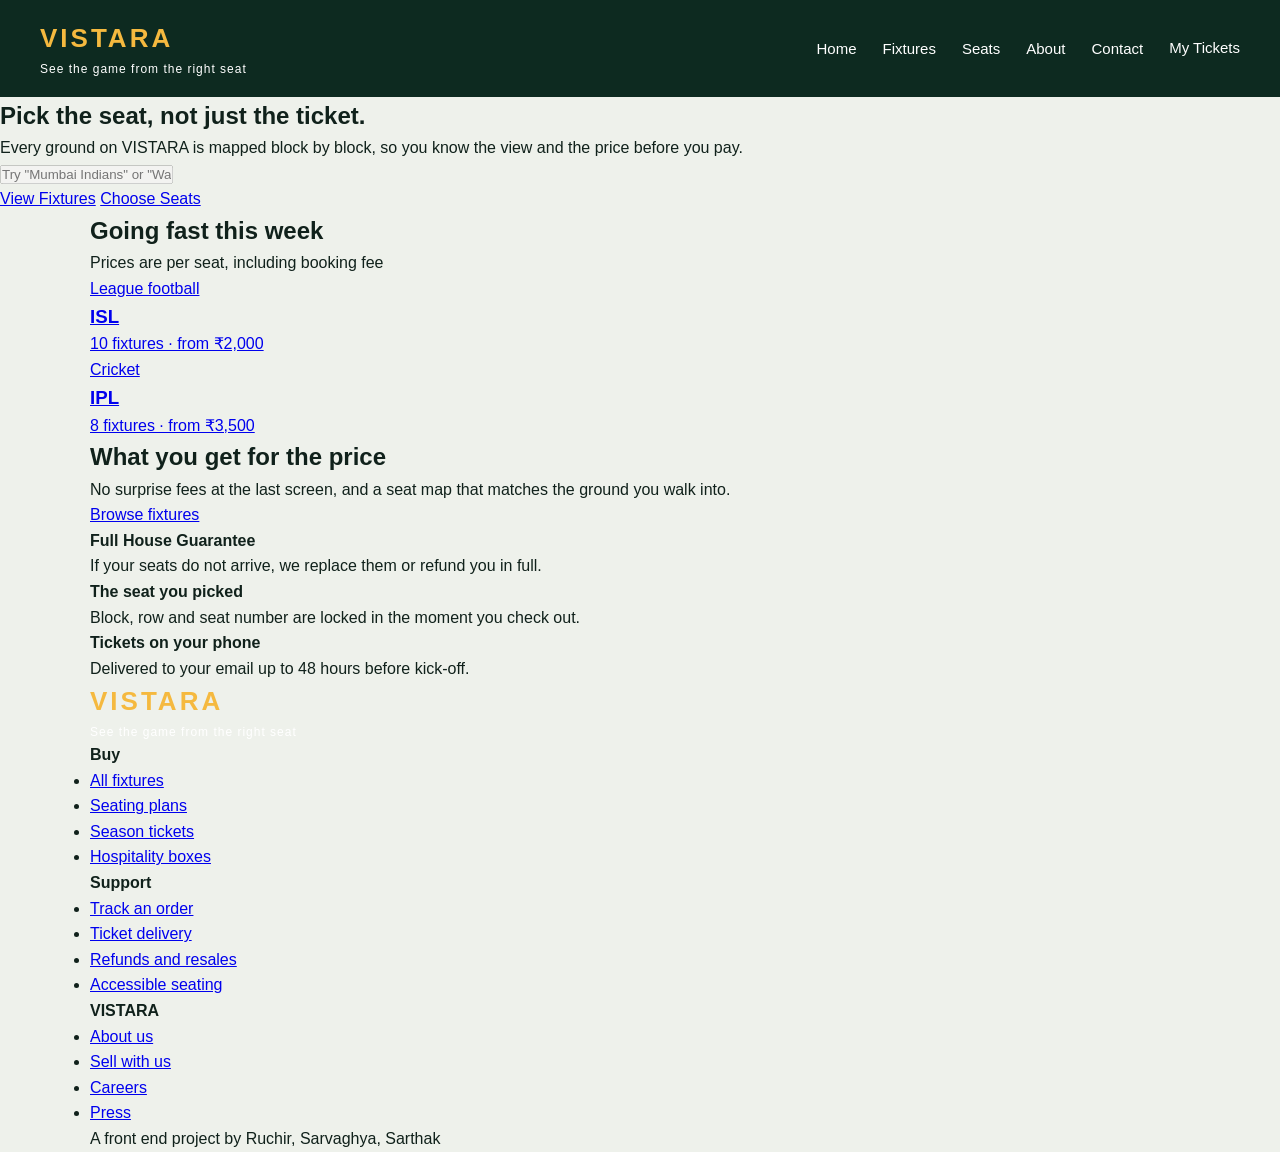
==== index.html @ 84559238 "initial structure — home, fixtures and booking pages complete" ====
<!DOCTYPE html>
<html lang="en">

<head>
  <meta charset="UTF-8">
  <meta name="viewport" content="width=device-width, initial-scale=1.0">
  <title>VISTARA - Home</title>
  <link rel="stylesheet" href="style.css">
</head>

<body>

  <!-- NAVBAR -->
  <nav class="navbar">
    <div>
      <a class="logo" href="index.html">VISTARA</a>
      <p class="tagline">See the game from the right seat</p>
    </div>
    <ul class="nav-links">
      <li><a href="index.html">Home</a></li>
      <li><a href="fixtures.html">Fixtures</a></li>
      <li><a href="seats.html">Seats</a></li>
      <!-- not built yet -->
      <li><a href="#">About</a></li>
      <!-- not built yet -->
      <li><a href="#">Contact</a></li>
      <!-- plain text only, this is not a link -->
      <li class="nav-plain">My Tickets</li>
    </ul>
  </nav>

  <!-- HERO SECTION -->
  <section class="hero">
    <div class="hero-overlay">
      <h1>Pick the seat, not just the ticket.</h1>
      <p>
        Every ground on VISTARA is mapped block by block, so you know the view
        and the price before you pay.
      </p>

      <!-- this search box is display only - the user cannot type in it -->
      <input class="search-box" type="text"
             placeholder="Try &quot;Mumbai Indians&quot; or &quot;Wankhede Stadium&quot;"
             disabled>

      <div>
        <a class="btn" href="fixtures.html">View Fixtures</a>
        <a class="btn" href="seats.html">Choose Seats</a>
      </div>
    </div>
  </section>

  <!-- COMPETITION TILES -->
  <section class="section container">
    <div class="section-head">
      <h2>Going fast this week</h2>
      <span>Prices are per seat, including booking fee</span>
    </div>

    <div class="tiles">
      <a class="tile tile-blue" href="fixtures.html">
        <p class="kicker">League football</p>
        <h3>ISL</h3>
        <p class="meta">10 fixtures &middot; from &#8377;2,000</p>
      </a>

      <a class="tile tile-red" href="fixtures.html">
        <p class="kicker">Cricket</p>
        <h3>IPL</h3>
        <p class="meta">8 fixtures &middot; from &#8377;3,500</p>
      </a>
    </div>
  </section>

  <!-- PROMISE SECTION -->
  <section class="section container">
    <div class="promise">

      <div class="promise-left">
        <h2>What you get for the price</h2>
        <p>
          No surprise fees at the last screen, and a seat map that matches the
          ground you walk into.
        </p>
        <a class="btn-dark" href="fixtures.html">Browse fixtures</a>
      </div>

      <div class="promise-right">
        <div class="promise-item">
          <h4>Full House Guarantee</h4>
          <p>If your seats do not arrive, we replace them or refund you in full.</p>
        </div>
        <div class="promise-item">
          <h4>The seat you picked</h4>
          <p>Block, row and seat number are locked in the moment you check out.</p>
        </div>
        <div class="promise-item">
          <h4>Tickets on your phone</h4>
          <p>Delivered to your email up to 48 hours before kick-off.</p>
        </div>
      </div>

    </div>
  </section>

  <!-- FOOTER -->
  <footer class="footer">
    <div class="container">

      <div class="footer-cols">

        <div class="footer-col">
          <a class="logo" href="index.html">VISTARA</a>
          <p class="tagline">See the game from the right seat</p>
        </div>

        <div class="footer-col">
          <h4>Buy</h4>
          <ul>
            <!-- none of these footer links open a page -->
            <li><a href="#">All fixtures</a></li>
            <li><a href="#">Seating plans</a></li>
            <li><a href="#">Season tickets</a></li>
            <li><a href="#">Hospitality boxes</a></li>
          </ul>
        </div>

        <div class="footer-col">
          <h4>Support</h4>
          <ul>
            <li><a href="#">Track an order</a></li>
            <li><a href="#">Ticket delivery</a></li>
            <li><a href="#">Refunds and resales</a></li>
            <li><a href="#">Accessible seating</a></li>
          </ul>
        </div>

        <div class="footer-col">
          <h4>VISTARA</h4>
          <ul>
            <li><a href="#">About us</a></li>
            <li><a href="#">Sell with us</a></li>
            <li><a href="#">Careers</a></li>
            <li><a href="#">Press</a></li>
          </ul>
        </div>

      </div>

      <p class="footer-bottom">
        A front end project by Ruchir, Sarvaghya, Sarthak
      </p>

    </div>
  </footer>

</body>

</html>
---- style.css ----
/* ==========================================================
   VISTARA - STYLESHEET
   Plain HTML and CSS only. No frameworks. No JavaScript.

   THE COLOURS WE USE
   #0D2A20   dark green
   #F5B93F   amber
   #EEF1EB   light background
   #FFFFFF   white
   #10211B   dark text
   #1B3A6B   dark blue (ISL tile)
   #7A1E3C   dark red (IPL tile)
   #B9BFB8   grey (sold seats)
   ========================================================== */


/* ==========================================================
   PAGE BASICS
   ========================================================== */

* {
  margin: 0;
  padding: 0;
  box-sizing: border-box;
}

body {
  font-family: Arial, sans-serif;
  /* light background */
  background-color: #EEF1EB;
  /* dark text */
  color: #10211B;
  line-height: 1.6;
}

/* keeps the content in the middle of the page */
.container {
  width: 90%;
  max-width: 1100px;
  margin: 0 auto;
}


/* ==========================================================
   NAVBAR
   ========================================================== */

.navbar {
  /* dark green background */
  background-color: #0D2A20;
  padding: 18px 40px;
  display: flex;
  justify-content: space-between;
  align-items: center;
}

.logo {
  /* amber logo text */
  color: #F5B93F;
  font-size: 26px;
  font-weight: bold;
  letter-spacing: 3px;
  text-decoration: none;
}

.tagline {
  /* white small text under the logo */
  color: #FFFFFF;
  font-size: 12px;
  letter-spacing: 1px;
}

.nav-links {
  list-style: none;
  display: flex;
  gap: 26px;
}

.nav-links a {
  /* white link text */
  color: #FFFFFF;
  text-decoration: none;
  font-size: 15px;
}

/* My Tickets is plain text, not a link */
.nav-plain {
  /* white text */
  color: #FFFFFF;
  font-size: 15px;
}
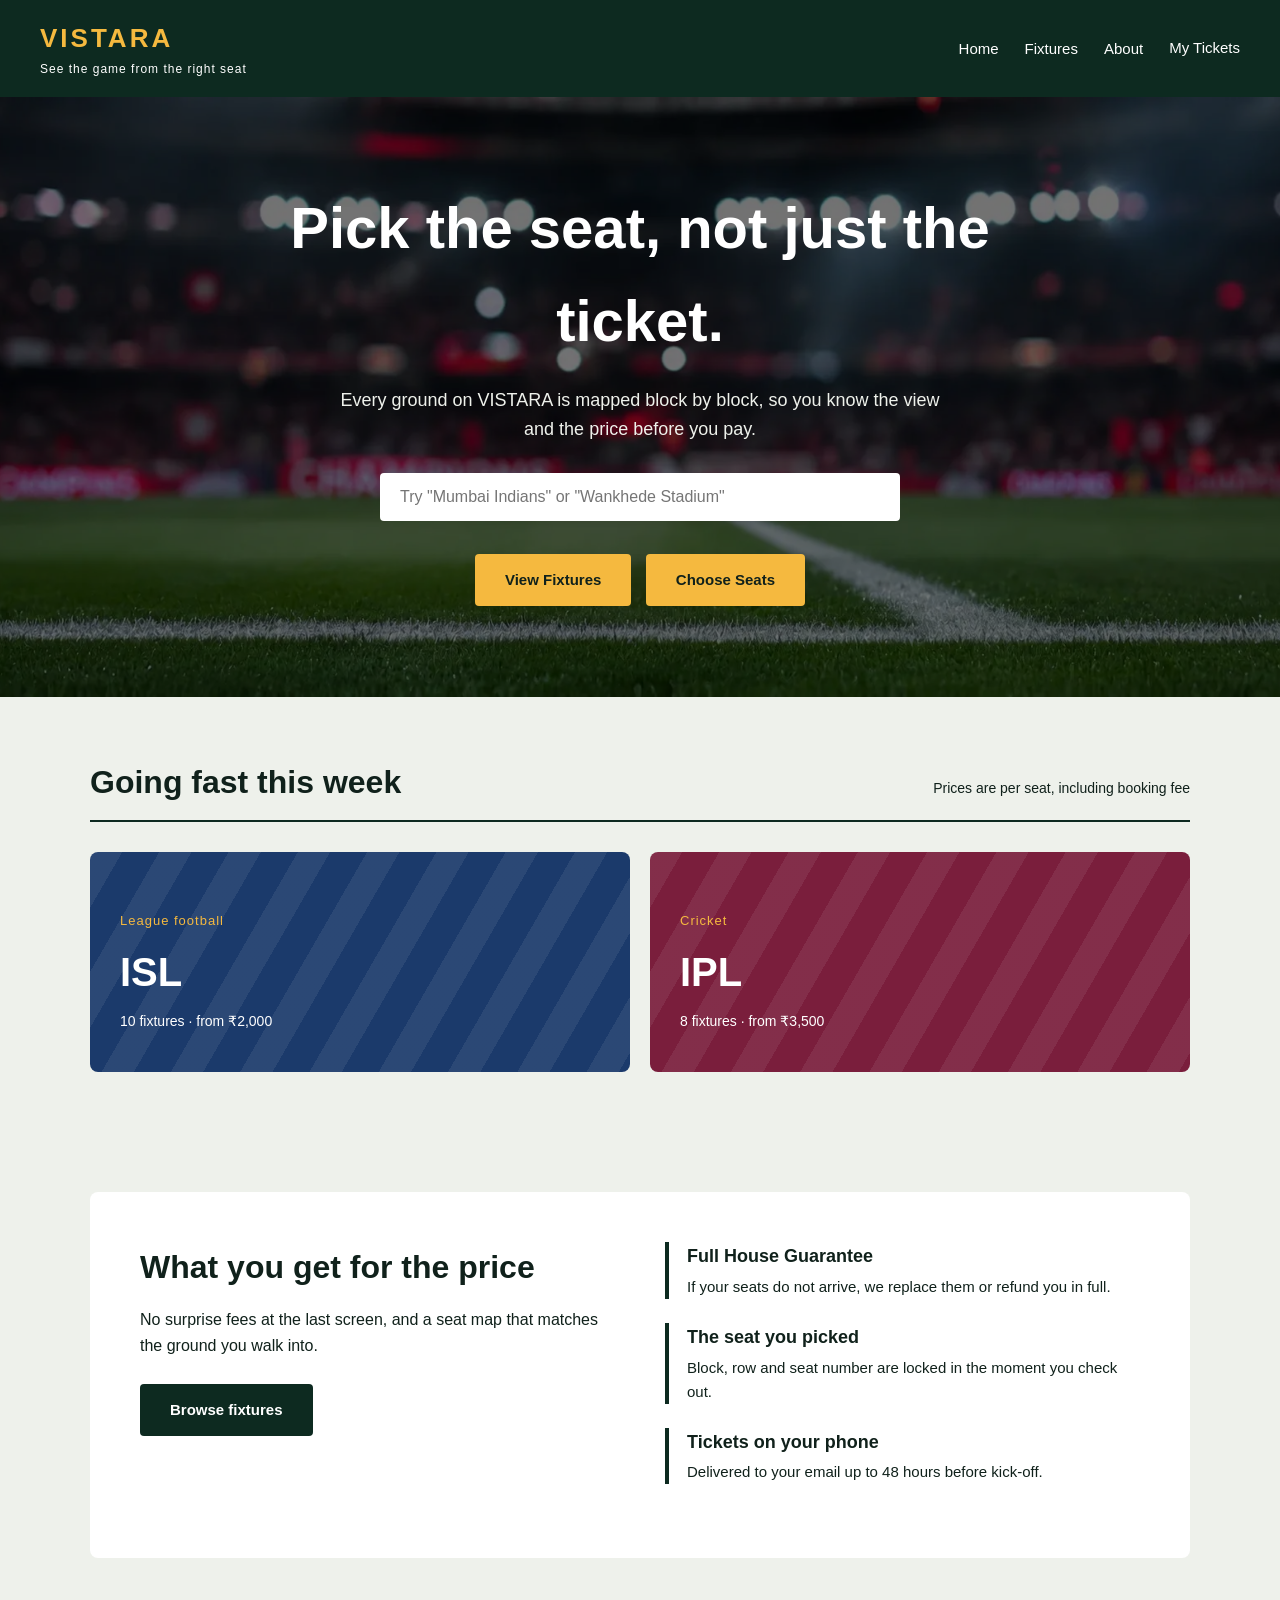
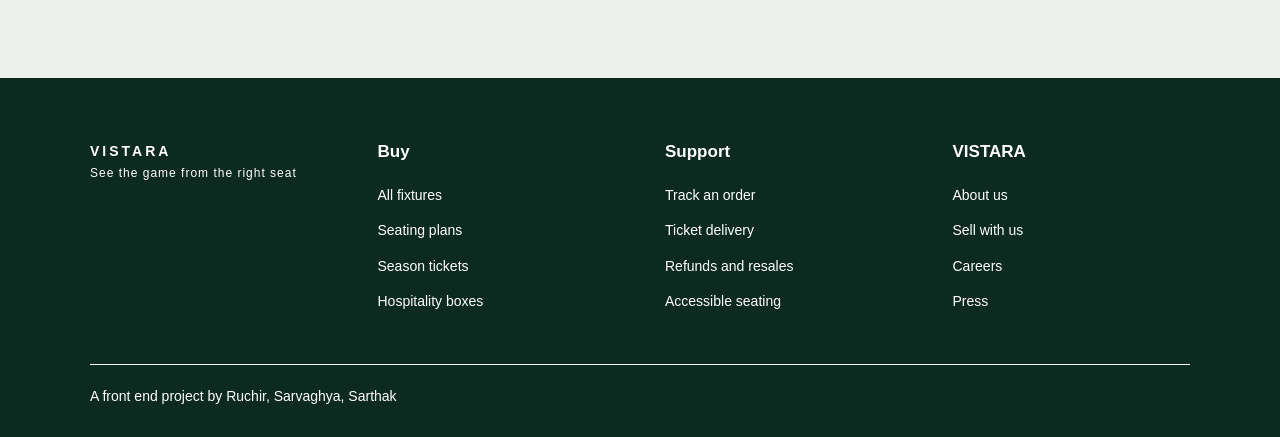
==== commit 58c1831c: "added hero background image and JLN Stadium seating plan" ====
--- a/index.html
+++ b/index.html
@@ -19,11 +19,8 @@
     <ul class="nav-links">
       <li><a href="index.html">Home</a></li>
       <li><a href="fixtures.html">Fixtures</a></li>
-      <li><a href="seats.html">Seats</a></li>
       <!-- not built yet -->
       <li><a href="#">About</a></li>
-      <!-- not built yet -->
-      <li><a href="#">Contact</a></li>
       <!-- plain text only, this is not a link -->
       <li class="nav-plain">My Tickets</li>
     </ul>
@@ -31,6 +28,7 @@
 
   <!-- HERO SECTION -->
   <section class="hero">
+    <img src="hero.jpg" alt="Stadium">
     <div class="hero-overlay">
       <h1>Pick the seat, not just the ticket.</h1>
       <p>
@@ -39,9 +37,8 @@
       </p>
 
       <!-- this search box is display only - the user cannot type in it -->
-      <input class="search-box" type="text"
-             placeholder="Try &quot;Mumbai Indians&quot; or &quot;Wankhede Stadium&quot;"
-             disabled>
+      <input class="search-box" type="text" placeholder="Try &quot;Mumbai Indians&quot; or &quot;Wankhede Stadium&quot;"
+        disabled>
 
       <div>
         <a class="btn" href="fixtures.html">View Fixtures</a>
@@ -156,4 +153,4 @@
 
 </body>
 
-</html>
+</html>
--- a/style.css
+++ b/style.css
@@ -88,4 +88,1054 @@
   /* white text */
   color: #FFFFFF;
   font-size: 15px;
+}
+
+
+/* ==========================================================
+   HERO SECTION
+   The background photo sits behind a dark layer so the
+   white writing on top stays easy to read.
+   ========================================================== */
+
+.hero {
+  /* dark green shows if the photo is missing */
+  background-color: #0D2A20;
+  min-height: 600px;
+  display: flex;
+  align-items: center;
+  justify-content: center;
+}
+
+/* position the hero so the image can sit behind the overlay */
+.hero {
+  position: relative;
+}
+
+/* the stadium photo fills the whole hero area */
+.hero img {
+  position: absolute;
+  top: 0;
+  left: 0;
+  width: 100%;
+  height: 100%;
+  object-fit: cover;
+  object-position: center 30%;
+  z-index: 0;
+}
+
+/* push the text and buttons above the photo */
+.hero-overlay {
+  position: relative;
+  z-index: 1;
+}
+
+/* the dark layer on top of the photo */
+.hero-overlay {
+  background-color: rgba(0, 0, 0, 0.55);
+  width: 100%;
+  min-height: 600px;
+  display: flex;
+  flex-direction: column;
+  align-items: center;
+  justify-content: center;
+  text-align: center;
+  padding: 60px 20px;
+}
+
+.hero-overlay h1 {
+  /* white heading */
+  color: #FFFFFF;
+  font-size: 58px;
+  max-width: 800px;
+  margin-bottom: 18px;
+}
+
+.hero-overlay p {
+  /* light background colour used as soft text on dark green */
+  color: #EEF1EB;
+  font-size: 18px;
+  max-width: 620px;
+  margin-bottom: 30px;
+}
+
+
+/* ==========================================================
+   SEARCH BOX (display only - it does not work)
+   ========================================================== */
+
+.search-box {
+  width: 100%;
+  max-width: 520px;
+  padding: 15px 20px;
+  border: none;
+  border-radius: 4px;
+  font-size: 16px;
+  font-family: Arial, sans-serif;
+  /* white box */
+  background-color: #FFFFFF;
+  /* dark text */
+  color: #10211B;
+  margin-bottom: 28px;
+}
+
+
+/* ==========================================================
+   BUTTONS
+   This is the ONLY hover effect on the whole website.
+   ========================================================== */
+
+.btn {
+  display: inline-block;
+  /* amber button background */
+  background-color: #F5B93F;
+  /* dark text on the amber button */
+  color: #10211B;
+  padding: 14px 30px;
+  margin: 5px;
+  border-radius: 4px;
+  font-size: 15px;
+  font-weight: bold;
+  text-decoration: none;
+}
+
+.btn:hover {
+  /* white background while the mouse is over the button */
+  background-color: #FFFFFF;
+}
+
+/* the dark green button used in the promise section */
+.btn-dark {
+  display: inline-block;
+  /* dark green button background */
+  background-color: #0D2A20;
+  /* white text */
+  color: #FFFFFF;
+  padding: 14px 30px;
+  border-radius: 4px;
+  font-size: 15px;
+  font-weight: bold;
+  text-decoration: none;
+}
+
+.btn-dark:hover {
+  /* amber background while the mouse is over the button */
+  background-color: #F5B93F;
+  /* dark text */
+  color: #10211B;
+}
+
+
+/* ==========================================================
+   SECTION HEADINGS
+   ========================================================== */
+
+.section {
+  padding: 60px 0;
+}
+
+.section-head {
+  display: flex;
+  justify-content: space-between;
+  align-items: baseline;
+  /* dark green line under the heading */
+  border-bottom: 2px solid #0D2A20;
+  padding-bottom: 12px;
+  margin-bottom: 30px;
+}
+
+.section-head h2 {
+  font-size: 32px;
+}
+
+.section-head span {
+  font-size: 14px;
+}
+
+
+/* ==========================================================
+   COMPETITION TILES
+   ========================================================== */
+
+.tiles {
+  display: flex;
+  gap: 20px;
+}
+
+.tile {
+  flex: 1;
+  padding: 40px 30px;
+  border-radius: 8px;
+  text-decoration: none;
+  min-height: 220px;
+  display: flex;
+  flex-direction: column;
+  justify-content: flex-end;
+}
+
+/* the ISL tile */
+.tile-blue {
+  /* dark blue background with diagonal stripes on top */
+  background-color: #1B3A6B;
+  background-image: repeating-linear-gradient(120deg,
+      rgba(255, 255, 255, 0.07) 0px,
+      rgba(255, 255, 255, 0.07) 28px,
+      rgba(255, 255, 255, 0) 28px,
+      rgba(255, 255, 255, 0) 60px);
+}
+
+/* the IPL tile */
+.tile-red {
+  /* dark red background with diagonal stripes on top */
+  background-color: #7A1E3C;
+  background-image: repeating-linear-gradient(120deg,
+      rgba(255, 255, 255, 0.07) 0px,
+      rgba(255, 255, 255, 0.07) 28px,
+      rgba(255, 255, 255, 0) 28px,
+      rgba(255, 255, 255, 0) 60px);
+}
+
+.tile .kicker {
+  /* amber small text */
+  color: #F5B93F;
+  font-size: 13px;
+  letter-spacing: 1px;
+  margin-bottom: 8px;
+}
+
+.tile h3 {
+  /* white big text */
+  color: #FFFFFF;
+  font-size: 40px;
+  margin-bottom: 6px;
+}
+
+.tile .meta {
+  /* white small text */
+  color: #FFFFFF;
+  font-size: 14px;
+}
+
+
+/* ==========================================================
+   PROMISE SECTION
+   ========================================================== */
+
+.promise {
+  /* white card background */
+  background-color: #FFFFFF;
+  padding: 50px;
+  border-radius: 8px;
+  display: flex;
+  gap: 50px;
+}
+
+.promise-left {
+  flex: 1;
+}
+
+.promise-left h2 {
+  font-size: 32px;
+  margin-bottom: 14px;
+}
+
+.promise-left p {
+  margin-bottom: 26px;
+}
+
+.promise-right {
+  flex: 1;
+}
+
+.promise-item {
+  /* dark green line on the left of each point */
+  border-left: 4px solid #0D2A20;
+  padding-left: 18px;
+  margin-bottom: 24px;
+}
+
+.promise-item h4 {
+  font-size: 18px;
+  margin-bottom: 4px;
+}
+
+.promise-item p {
+  font-size: 15px;
+}
+
+
+/* ==========================================================
+   FIXTURES TABLE
+   ========================================================== */
+
+table {
+  width: 100%;
+  border-collapse: collapse;
+  /* white table background */
+  background-color: #FFFFFF;
+  margin-bottom: 40px;
+}
+
+th {
+  /* dark green header row */
+  background-color: #0D2A20;
+  /* white header text */
+  color: #FFFFFF;
+  text-align: left;
+  padding: 14px;
+}
+
+td {
+  padding: 14px;
+  /* light line between the rows */
+  border-bottom: 1px solid #EEF1EB;
+}
+
+/* the small Book button inside the table */
+.btn-small {
+  display: inline-block;
+  /* amber background */
+  background-color: #F5B93F;
+  /* dark text */
+  color: #10211B;
+  padding: 8px 18px;
+  border-radius: 4px;
+  font-size: 14px;
+  font-weight: bold;
+  text-decoration: none;
+}
+
+.btn-small:hover {
+  /* dark green background while the mouse is over it */
+  background-color: #0D2A20;
+  /* white text */
+  color: #FFFFFF;
+}
+
+
+/* ==========================================================
+   SEAT MAP
+   ========================================================== */
+
+.seat-row {
+  display: flex;
+  align-items: center;
+  gap: 8px;
+  margin-bottom: 8px;
+}
+
+.row-label {
+  width: 26px;
+  font-weight: bold;
+}
+
+/* every seat is the same size and shape */
+.seat-row label,
+.seat-row .sold {
+  display: inline-block;
+  width: 52px;
+  padding: 11px 0;
+  text-align: center;
+  border-radius: 4px;
+  font-size: 13px;
+}
+
+/* a seat you are allowed to pick */
+.seat-row label {
+  /* dark green available seat */
+  background-color: #0D2A20;
+  /* white seat text */
+  color: #FFFFFF;
+  cursor: pointer;
+}
+
+/* a seat somebody else already bought */
+.sold {
+  /* grey sold seat */
+  background-color: #B9BFB8;
+  /* dark text */
+  color: #10211B;
+}
+
+
+/* ==========================================================
+   SELECTED SEAT TRICK
+
+   The checkbox itself is hidden. When the checkbox is ticked,
+   the label sitting right next to it turns amber. That is how
+   we show a picked seat without writing any JavaScript.
+   ========================================================== */
+
+input[type="checkbox"] {
+  display: none;
+}
+
+input:checked+label {
+  /* amber - this seat is your pick */
+  background-color: #F5B93F;
+  /* dark text */
+  color: #10211B;
+}
+
+
+/* ==========================================================
+   PRICE LEGEND (seats page)
+   ========================================================== */
+
+.legend {
+  display: flex;
+  gap: 30px;
+  margin-top: 30px;
+  font-size: 14px;
+}
+
+.legend div {
+  display: flex;
+  align-items: center;
+  gap: 8px;
+}
+
+.box {
+  display: inline-block;
+  width: 20px;
+  height: 20px;
+  border-radius: 4px;
+}
+
+/* available seat colour sample */
+.box-green {
+  background-color: #0D2A20;
+}
+
+/* picked seat colour sample */
+.box-amber {
+  background-color: #F5B93F;
+}
+
+/* sold seat colour sample */
+.box-grey {
+  background-color: #B9BFB8;
+}
+
+
+/* ==========================================================
+   FOOTER
+   ========================================================== */
+
+.footer {
+  /* dark green background */
+  background-color: #0D2A20;
+  /* white text */
+  color: #FFFFFF;
+  padding: 60px 0 30px 0;
+  margin-top: 60px;
+}
+
+.footer-cols {
+  display: flex;
+  gap: 50px;
+}
+
+.footer-col {
+  flex: 1;
+}
+
+.footer-col h4 {
+  font-size: 17px;
+  margin-bottom: 16px;
+}
+
+.footer-col ul {
+  list-style: none;
+}
+
+.footer-col li {
+  margin-bottom: 10px;
+}
+
+.footer-col a {
+  /* white link text */
+  color: #FFFFFF;
+  text-decoration: none;
+  font-size: 14px;
+}
+
+.footer-bottom {
+  /* faint line above the last sentence */
+  border-top: 1px solid #FFFFFF;
+  margin-top: 40px;
+  padding-top: 20px;
+  font-size: 14px;
+}
+
+/* BOOKING PAGE */
+
+/* match header at top of booking page */
+.match-header {
+  background-color: #0D2A20;
+  color: #FFFFFF;
+  padding: 40px 0;
+}
+
+.match-header-grid {
+  display: flex;
+  justify-content: space-between;
+  gap: 40px;
+}
+
+.match-league {
+  color: #F5B93F;
+  font-size: 13px;
+  font-weight: bold;
+  margin-bottom: 8px;
+}
+
+.match-title {
+  font-size: 36px;
+  margin-bottom: 16px;
+}
+
+.match-info-table {
+  border-collapse: collapse;
+  margin-bottom: 16px;
+}
+
+.match-info-table td {
+  padding: 4px 16px 4px 0;
+  font-size: 15px;
+}
+
+.info-label {
+  color: rgba(255, 255, 255, 0.6);
+  min-width: 90px;
+}
+
+.match-price {
+  font-size: 28px;
+  font-weight: bold;
+}
+
+.match-price span {
+  font-size: 14px;
+  font-weight: normal;
+  color: rgba(255, 255, 255, 0.7);
+}
+
+.match-checks {
+  list-style: none;
+  padding: 0;
+  margin: 0;
+  display: grid;
+  gap: 14px;
+  align-content: start;
+}
+
+.match-checks li {
+  padding-left: 24px;
+  position: relative;
+  font-size: 15px;
+  color: rgba(255, 255, 255, 0.88);
+}
+
+.match-checks li::before {
+  content: "○";
+  position: absolute;
+  left: 0;
+  color: #F5B93F;
+}
+
+/* step progress bar */
+.step-bar {
+  list-style: none;
+  display: flex;
+  gap: 30px;
+  padding: 20px 0;
+  margin: 0;
+}
+
+.step-bar li {
+  display: flex;
+  align-items: center;
+  gap: 8px;
+  font-size: 15px;
+}
+
+.step-bar span {
+  width: 24px;
+  height: 24px;
+  border-radius: 50%;
+  display: inline-flex;
+  align-items: center;
+  justify-content: center;
+  font-weight: bold;
+  font-size: 13px;
+}
+
+.step-active {
+  font-weight: bold;
+  color: #0D2A20;
+}
+
+.step-active span {
+  background-color: #7A1E3C;
+  color: #FFFFFF;
+}
+
+.step-done {
+  color: #2E7D52;
+}
+
+.step-done span {
+  background-color: #2E7D52;
+  color: #FFFFFF;
+}
+
+.step-inactive {
+  color: #B9BFB8;
+}
+
+.step-inactive span {
+  background-color: #EEF1EB;
+  color: #B9BFB8;
+  border: 1px solid #B9BFB8;
+}
+
+/* booking grid */
+.booking-grid {
+  display: flex;
+  gap: 30px;
+  align-items: flex-start;
+  padding-bottom: 60px;
+}
+
+.block-listings {
+  flex: 1;
+  display: grid;
+  gap: 20px;
+}
+
+/* block card */
+.block-card {
+  background-color: #FFFFFF;
+  border: 1px solid #D3DACF;
+  border-radius: 8px;
+  padding: 24px;
+  display: flex;
+  justify-content: space-between;
+  gap: 20px;
+}
+
+.block-card-left {
+  flex: 1;
+}
+
+.block-card-right {
+  min-width: 160px;
+  text-align: right;
+  display: flex;
+  flex-direction: column;
+  gap: 10px;
+  align-items: flex-end;
+}
+
+.block-card h3 {
+  font-size: 17px;
+  margin-bottom: 4px;
+  display: flex;
+  align-items: center;
+  gap: 8px;
+}
+
+.block-sub {
+  font-size: 13px;
+  color: #4B5B53;
+  margin-bottom: 10px;
+}
+
+.block-facts {
+  list-style: none;
+  padding: 0;
+  margin: 0;
+  font-size: 14px;
+  color: #4B5B53;
+}
+
+.block-facts li::before {
+  content: "— ";
+}
+
+.block-price {
+  font-size: 22px;
+  font-weight: bold;
+  margin: 0;
+}
+
+.block-price span {
+  display: block;
+  font-size: 12px;
+  font-weight: normal;
+  color: #4B5B53;
+}
+
+.block-flag {
+  font-size: 13px;
+  font-weight: bold;
+}
+
+.flag-best {
+  color: #2E7D52;
+}
+
+.flag-last {
+  color: #B3261E;
+}
+
+/* coloured dots for blocks */
+.block-dot {
+  width: 12px;
+  height: 12px;
+  border-radius: 3px;
+  display: inline-block;
+  flex-shrink: 0;
+}
+
+.dot-green {
+  background-color: #2E7D52;
+}
+
+.dot-blue {
+  background-color: #1B3A6B;
+}
+
+.dot-amber {
+  background-color: #F5B93F;
+}
+
+.dot-red {
+  background-color: #7A1E3C;
+}
+
+/* quantity buttons */
+.qty-control {
+  display: flex;
+  align-items: center;
+  gap: 12px;
+  font-size: 18px;
+  font-weight: bold;
+}
+
+.qty-btn {
+  width: 32px;
+  height: 32px;
+  border: 2px solid #0D2A20;
+  border-radius: 4px;
+  background: #FFFFFF;
+  font-size: 18px;
+  cursor: pointer;
+  display: flex;
+  align-items: center;
+  justify-content: center;
+}
+
+.qty-btn:hover {
+  background-color: #0D2A20;
+  color: #FFFFFF;
+}
+
+/* stadium panel */
+.stadium-panel {
+  width: 380px;
+  flex-shrink: 0;
+  background-color: #0D2A20;
+  border-radius: 10px;
+  padding: 20px;
+  color: #FFFFFF;
+  position: sticky;
+  top: 20px;
+}
+
+.stadium-panel-head {
+  margin-bottom: 14px;
+}
+
+.stadium-panel-head h2 {
+  font-size: 20px;
+}
+
+.stadium-panel-head p {
+  font-size: 13px;
+  color: rgba(255, 255, 255, 0.6);
+}
+
+.stadium-img {
+  width: 100%;
+  height: auto;
+  border-radius: 6px;
+  margin-bottom: 14px;
+  display: block;
+  object-fit: contain;
+}
+
+.stadium-legend {
+  display: flex;
+  flex-wrap: wrap;
+  gap: 10px;
+  font-size: 12px;
+  color: rgba(255, 255, 255, 0.8);
+  margin-bottom: 16px;
+}
+
+.stadium-legend span {
+  display: flex;
+  align-items: center;
+  gap: 6px;
+}
+
+.leg-dot {
+  width: 10px;
+  height: 10px;
+  border-radius: 2px;
+  display: inline-block;
+}
+
+.btn-3d {
+  width: 100%;
+  padding: 12px;
+  background-color: transparent;
+  border: 2px solid #F5B93F;
+  color: #F5B93F;
+  border-radius: 6px;
+  font-size: 15px;
+  font-weight: bold;
+  cursor: pointer;
+}
+
+.btn-3d:hover {
+  background-color: #F5B93F;
+  color: #0D2A20;
+}
+
+/* tally bar at bottom of seats page */
+.tally-bar {
+  position: sticky;
+  bottom: 0;
+  background-color: #FFFFFF;
+  border-top: 2px solid #D3DACF;
+  padding: 16px 0;
+  display: flex;
+  align-items: center;
+  gap: 40px;
+  margin-top: 30px;
+}
+
+.tally-item {
+  display: flex;
+  flex-direction: column;
+  gap: 2px;
+}
+
+.tally-item span {
+  font-size: 13px;
+  color: #4B5B53;
+}
+
+.tally-item strong {
+  font-size: 22px;
+  font-weight: bold;
+}
+
+.tally-btn {
+  margin-left: auto;
+}
+
+/* checkout page */
+.checkout-grid {
+  display: flex;
+  gap: 30px;
+  align-items: flex-start;
+  padding-bottom: 60px;
+}
+
+.checkout-form {
+  flex: 1;
+  display: grid;
+  gap: 20px;
+}
+
+.checkout-panel {
+  background-color: #FFFFFF;
+  border: 1px solid #D3DACF;
+  border-radius: 8px;
+  padding: 28px;
+}
+
+.checkout-panel h2 {
+  font-size: 22px;
+  margin-bottom: 20px;
+}
+
+.form-row {
+  display: flex;
+  gap: 16px;
+}
+
+.form-group {
+  display: flex;
+  flex-direction: column;
+  gap: 6px;
+  flex: 1;
+}
+
+.form-group label {
+  font-size: 14px;
+  font-weight: bold;
+  color: #4B5B53;
+}
+
+.form-group input {
+  border: 1px solid #B6C1B2;
+  border-radius: 6px;
+  padding: 12px;
+  font-size: 15px;
+  font-family: Arial, sans-serif;
+}
+
+.form-group select {
+  border: 1px solid #B6C1B2;
+  border-radius: 6px;
+  padding: 12px;
+  font-size: 15px;
+  font-family: Arial, sans-serif;
+  background-color: #FFFFFF;
+}
+
+.form-hint {
+  font-size: 13px;
+  color: #4B5B53;
+}
+
+.radio-group {
+  display: grid;
+  gap: 10px;
+}
+
+.radio-option {
+  display: flex;
+  align-items: center;
+  gap: 10px;
+  font-size: 15px;
+}
+
+.pay-btn {
+  width: 100%;
+  padding: 16px;
+  background-color: #F5B93F;
+  color: #10211B;
+  border: none;
+  border-radius: 6px;
+  font-size: 18px;
+  font-weight: bold;
+  cursor: pointer;
+}
+
+/* order summary panel */
+.order-summary {
+  width: 340px;
+  flex-shrink: 0;
+}
+
+.order-card {
+  background-color: #FFFFFF;
+  border: 1px solid #D3DACF;
+  border-radius: 8px;
+  padding: 24px;
+  position: sticky;
+  top: 20px;
+}
+
+.order-card h2 {
+  font-size: 22px;
+  margin-bottom: 12px;
+}
+
+.order-meta {
+  font-size: 14px;
+  color: #4B5B53;
+  margin-bottom: 20px;
+  line-height: 1.8;
+}
+
+.order-line {
+  display: flex;
+  justify-content: space-between;
+  font-size: 15px;
+  margin-bottom: 10px;
+}
+
+.order-divider {
+  border: none;
+  border-top: 1px solid #D3DACF;
+  margin: 14px 0;
+}
+
+.order-total {
+  display: flex;
+  justify-content: space-between;
+  font-size: 20px;
+  font-weight: bold;
+  margin-bottom: 16px;
+}
+
+.order-guarantee {
+  font-size: 13px;
+  color: #4B5B53;
+  margin-top: 12px;
+  text-align: center;
+}
+
+.step-locked {
+  color: #B9BFB8;
+  font-size: 13px;
+  margin-top: 8px;
+}
+
+/* FILTER BAR */
+
+.filter-bar {
+  background-color: #FFFFFF;
+  border: 1px solid #D3DACF;
+  border-radius: 8px;
+  padding: 24px 28px;
+  display: flex;
+  gap: 30px;
+  align-items: flex-end;
+  margin-bottom: 30px;
+}
+
+.filter-group {
+  display: flex;
+  flex-direction: column;
+  gap: 8px;
+  flex: 1;
+}
+
+.filter-group label {
+  font-size: 13px;
+  font-weight: bold;
+  color: #4B5B53;
+}
+
+.filter-group select {
+  border: 1px solid #B6C1B2;
+  border-radius: 6px;
+  padding: 12px 14px;
+  font-size: 15px;
+  font-family: Arial, sans-serif;
+  background-color: #FFFFFF;
+  color: #10211B;
+  cursor: pointer;
+}
+
+/* unavailable stadiums appear faded so user can tell they are not selectable */
+.unavailable {
+  color: #B9BFB8;
 }
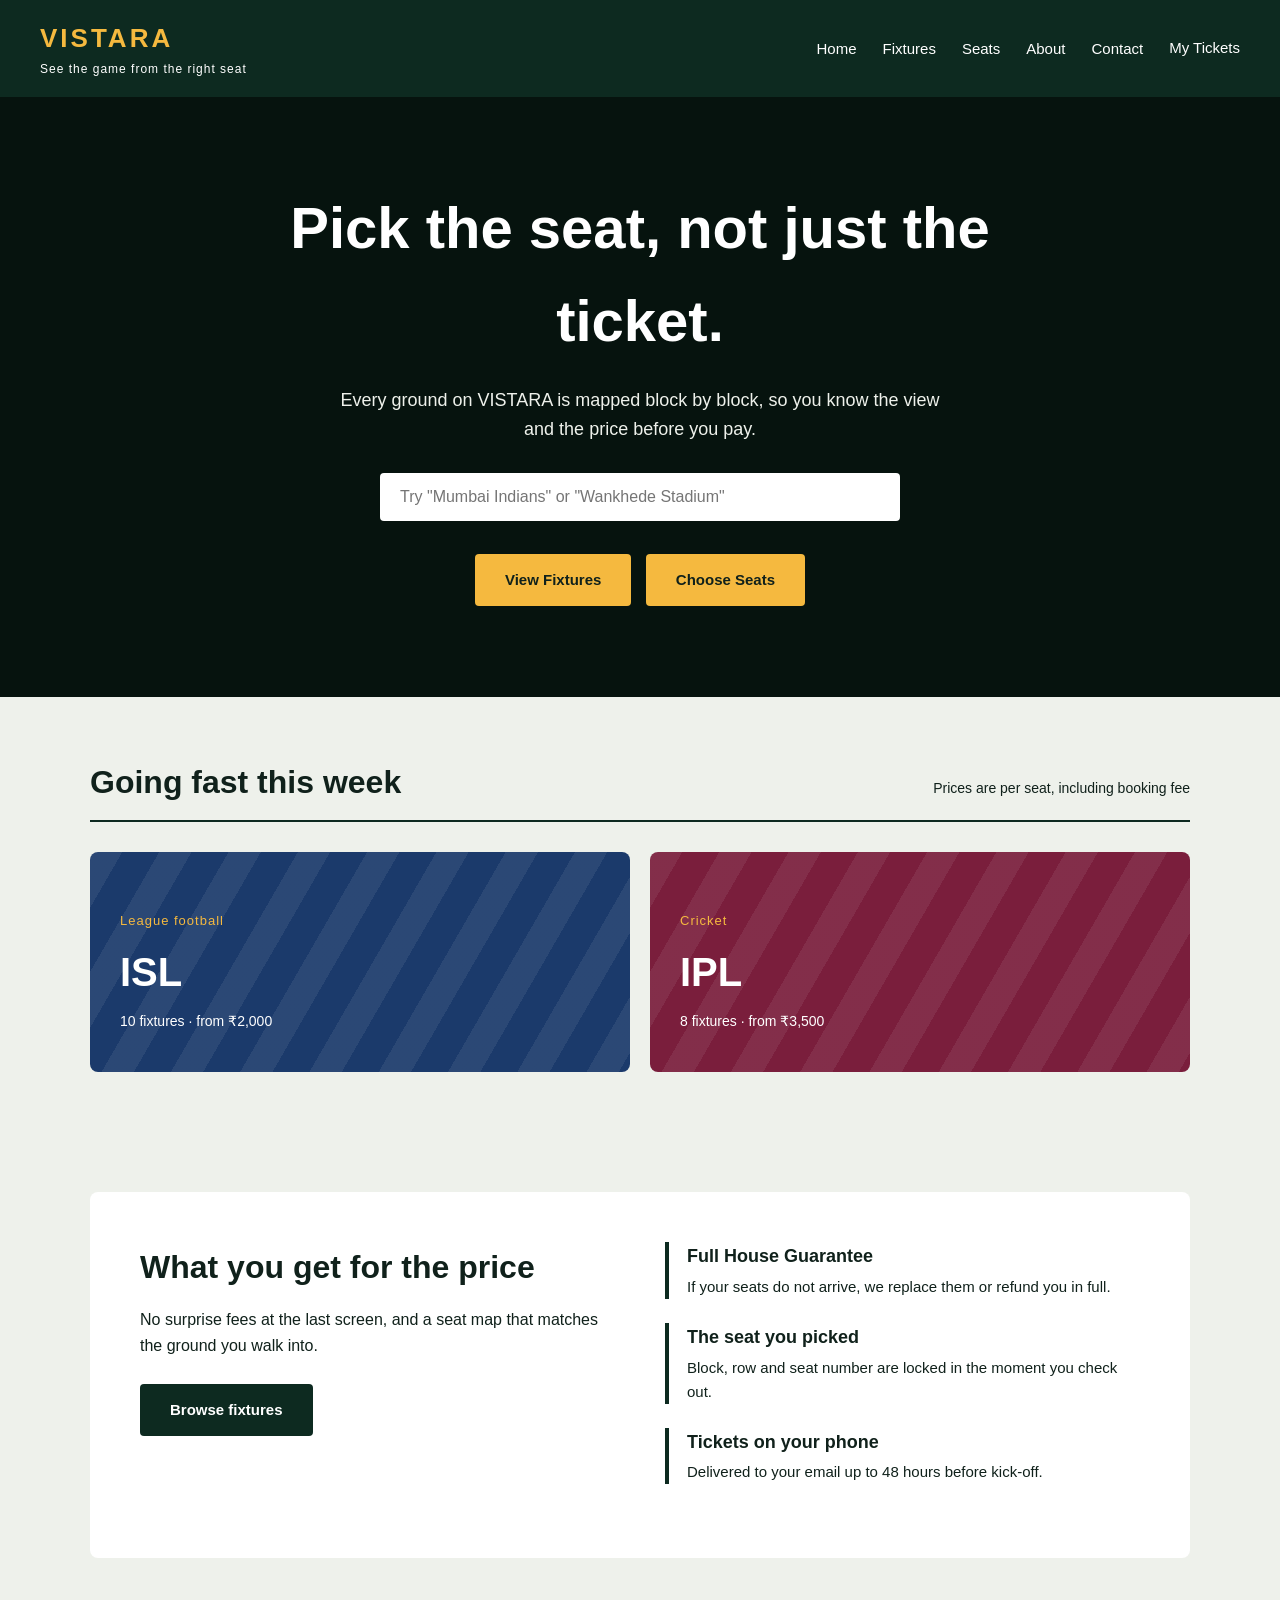
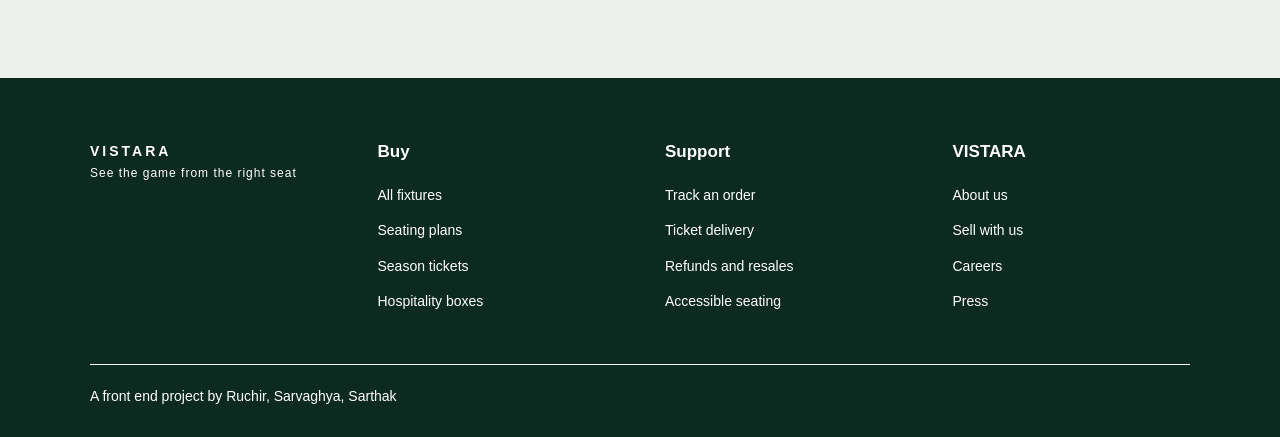
==== commit 66de0c8a: "Revert "added hero background image and JLN Stadium seating plan" This reverts commit 58c1831c39a879" ====
--- a/index.html
+++ b/index.html
@@ -19,8 +19,11 @@
     <ul class="nav-links">
       <li><a href="index.html">Home</a></li>
       <li><a href="fixtures.html">Fixtures</a></li>
+      <li><a href="seats.html">Seats</a></li>
       <!-- not built yet -->
       <li><a href="#">About</a></li>
+      <!-- not built yet -->
+      <li><a href="#">Contact</a></li>
       <!-- plain text only, this is not a link -->
       <li class="nav-plain">My Tickets</li>
     </ul>
@@ -28,7 +31,6 @@
 
   <!-- HERO SECTION -->
   <section class="hero">
-    <img src="hero.jpg" alt="Stadium">
     <div class="hero-overlay">
       <h1>Pick the seat, not just the ticket.</h1>
       <p>
@@ -37,8 +39,9 @@
       </p>
 
       <!-- this search box is display only - the user cannot type in it -->
-      <input class="search-box" type="text" placeholder="Try &quot;Mumbai Indians&quot; or &quot;Wankhede Stadium&quot;"
-        disabled>
+      <input class="search-box" type="text"
+             placeholder="Try &quot;Mumbai Indians&quot; or &quot;Wankhede Stadium&quot;"
+             disabled>
 
       <div>
         <a class="btn" href="fixtures.html">View Fixtures</a>
@@ -153,4 +156,4 @@
 
 </body>
 
-</html>+</html>
--- a/style.css
+++ b/style.css
@@ -108,25 +108,25 @@
 
 /* position the hero so the image can sit behind the overlay */
 .hero {
-  position: relative;
+    position: relative;
 }
 
 /* the stadium photo fills the whole hero area */
 .hero img {
-  position: absolute;
-  top: 0;
-  left: 0;
-  width: 100%;
-  height: 100%;
-  object-fit: cover;
-  object-position: center 30%;
-  z-index: 0;
+    position: absolute;
+    top: 0;
+    left: 0;
+    width: 100%;
+    height: 100%;
+    object-fit: cover;
+    object-position: center 30%;
+    z-index: 0;
 }
 
 /* push the text and buttons above the photo */
 .hero-overlay {
-  position: relative;
-  z-index: 1;
+    position: relative;
+    z-index: 1;
 }
 
 /* the dark layer on top of the photo */
@@ -570,533 +570,104 @@
 /* BOOKING PAGE */
 
 /* match header at top of booking page */
-.match-header {
-  background-color: #0D2A20;
-  color: #FFFFFF;
-  padding: 40px 0;
-}
-
-.match-header-grid {
-  display: flex;
-  justify-content: space-between;
-  gap: 40px;
-}
-
-.match-league {
-  color: #F5B93F;
-  font-size: 13px;
-  font-weight: bold;
-  margin-bottom: 8px;
-}
-
-.match-title {
-  font-size: 36px;
-  margin-bottom: 16px;
-}
-
-.match-info-table {
-  border-collapse: collapse;
-  margin-bottom: 16px;
-}
-
-.match-info-table td {
-  padding: 4px 16px 4px 0;
-  font-size: 15px;
-}
-
-.info-label {
-  color: rgba(255, 255, 255, 0.6);
-  min-width: 90px;
-}
-
-.match-price {
-  font-size: 28px;
-  font-weight: bold;
-}
-
-.match-price span {
-  font-size: 14px;
-  font-weight: normal;
-  color: rgba(255, 255, 255, 0.7);
-}
-
-.match-checks {
-  list-style: none;
-  padding: 0;
-  margin: 0;
-  display: grid;
-  gap: 14px;
-  align-content: start;
-}
-
-.match-checks li {
-  padding-left: 24px;
-  position: relative;
-  font-size: 15px;
-  color: rgba(255, 255, 255, 0.88);
-}
-
-.match-checks li::before {
-  content: "○";
-  position: absolute;
-  left: 0;
-  color: #F5B93F;
-}
+.match-header { background-color: #0D2A20; color: #FFFFFF; padding: 40px 0; }
+.match-header-grid { display: flex; justify-content: space-between; gap: 40px; }
+.match-league { color: #F5B93F; font-size: 13px; font-weight: bold; margin-bottom: 8px; }
+.match-title { font-size: 36px; margin-bottom: 16px; }
+.match-info-table { border-collapse: collapse; margin-bottom: 16px; }
+.match-info-table td { padding: 4px 16px 4px 0; font-size: 15px; }
+.info-label { color: rgba(255,255,255,0.6); min-width: 90px; }
+.match-price { font-size: 28px; font-weight: bold; }
+.match-price span { font-size: 14px; font-weight: normal; color: rgba(255,255,255,0.7); }
+.match-checks { list-style: none; padding: 0; margin: 0; display: grid; gap: 14px; align-content: start; }
+.match-checks li { padding-left: 24px; position: relative; font-size: 15px; color: rgba(255,255,255,0.88); }
+.match-checks li::before { content: "○"; position: absolute; left: 0; color: #F5B93F; }
 
 /* step progress bar */
-.step-bar {
-  list-style: none;
-  display: flex;
-  gap: 30px;
-  padding: 20px 0;
-  margin: 0;
-}
-
-.step-bar li {
-  display: flex;
-  align-items: center;
-  gap: 8px;
-  font-size: 15px;
-}
-
-.step-bar span {
-  width: 24px;
-  height: 24px;
-  border-radius: 50%;
-  display: inline-flex;
-  align-items: center;
-  justify-content: center;
-  font-weight: bold;
-  font-size: 13px;
-}
-
-.step-active {
-  font-weight: bold;
-  color: #0D2A20;
-}
-
-.step-active span {
-  background-color: #7A1E3C;
-  color: #FFFFFF;
-}
-
-.step-done {
-  color: #2E7D52;
-}
-
-.step-done span {
-  background-color: #2E7D52;
-  color: #FFFFFF;
-}
-
-.step-inactive {
-  color: #B9BFB8;
-}
-
-.step-inactive span {
-  background-color: #EEF1EB;
-  color: #B9BFB8;
-  border: 1px solid #B9BFB8;
-}
+.step-bar { list-style: none; display: flex; gap: 30px; padding: 20px 0; margin: 0; }
+.step-bar li { display: flex; align-items: center; gap: 8px; font-size: 15px; }
+.step-bar span { width: 24px; height: 24px; border-radius: 50%; display: inline-flex; align-items: center; justify-content: center; font-weight: bold; font-size: 13px; }
+.step-active { font-weight: bold; color: #0D2A20; }
+.step-active span { background-color: #7A1E3C; color: #FFFFFF; }
+.step-done { color: #2E7D52; }
+.step-done span { background-color: #2E7D52; color: #FFFFFF; }
+.step-inactive { color: #B9BFB8; }
+.step-inactive span { background-color: #EEF1EB; color: #B9BFB8; border: 1px solid #B9BFB8; }
 
 /* booking grid */
-.booking-grid {
-  display: flex;
-  gap: 30px;
-  align-items: flex-start;
-  padding-bottom: 60px;
-}
-
-.block-listings {
-  flex: 1;
-  display: grid;
-  gap: 20px;
-}
+.booking-grid { display: flex; gap: 30px; align-items: flex-start; padding-bottom: 60px; }
+.block-listings { flex: 1; display: grid; gap: 20px; }
 
 /* block card */
-.block-card {
-  background-color: #FFFFFF;
-  border: 1px solid #D3DACF;
-  border-radius: 8px;
-  padding: 24px;
-  display: flex;
-  justify-content: space-between;
-  gap: 20px;
-}
-
-.block-card-left {
-  flex: 1;
-}
-
-.block-card-right {
-  min-width: 160px;
-  text-align: right;
-  display: flex;
-  flex-direction: column;
-  gap: 10px;
-  align-items: flex-end;
-}
-
-.block-card h3 {
-  font-size: 17px;
-  margin-bottom: 4px;
-  display: flex;
-  align-items: center;
-  gap: 8px;
-}
-
-.block-sub {
-  font-size: 13px;
-  color: #4B5B53;
-  margin-bottom: 10px;
-}
-
-.block-facts {
-  list-style: none;
-  padding: 0;
-  margin: 0;
-  font-size: 14px;
-  color: #4B5B53;
-}
-
-.block-facts li::before {
-  content: "— ";
-}
-
-.block-price {
-  font-size: 22px;
-  font-weight: bold;
-  margin: 0;
-}
-
-.block-price span {
-  display: block;
-  font-size: 12px;
-  font-weight: normal;
-  color: #4B5B53;
-}
-
-.block-flag {
-  font-size: 13px;
-  font-weight: bold;
-}
-
-.flag-best {
-  color: #2E7D52;
-}
-
-.flag-last {
-  color: #B3261E;
-}
+.block-card { background-color: #FFFFFF; border: 1px solid #D3DACF; border-radius: 8px; padding: 24px; display: flex; justify-content: space-between; gap: 20px; }
+.block-card-left { flex: 1; }
+.block-card-right { min-width: 160px; text-align: right; display: flex; flex-direction: column; gap: 10px; align-items: flex-end; }
+.block-card h3 { font-size: 17px; margin-bottom: 4px; display: flex; align-items: center; gap: 8px; }
+.block-sub { font-size: 13px; color: #4B5B53; margin-bottom: 10px; }
+.block-facts { list-style: none; padding: 0; margin: 0; font-size: 14px; color: #4B5B53; }
+.block-facts li::before { content: "— "; }
+.block-price { font-size: 22px; font-weight: bold; margin: 0; }
+.block-price span { display: block; font-size: 12px; font-weight: normal; color: #4B5B53; }
+.block-flag { font-size: 13px; font-weight: bold; }
+.flag-best { color: #2E7D52; }
+.flag-last { color: #B3261E; }
 
 /* coloured dots for blocks */
-.block-dot {
-  width: 12px;
-  height: 12px;
-  border-radius: 3px;
-  display: inline-block;
-  flex-shrink: 0;
-}
-
-.dot-green {
-  background-color: #2E7D52;
-}
-
-.dot-blue {
-  background-color: #1B3A6B;
-}
-
-.dot-amber {
-  background-color: #F5B93F;
-}
-
-.dot-red {
-  background-color: #7A1E3C;
-}
+.block-dot { width: 12px; height: 12px; border-radius: 3px; display: inline-block; flex-shrink: 0; }
+.dot-green { background-color: #2E7D52; }
+.dot-blue  { background-color: #1B3A6B; }
+.dot-amber { background-color: #F5B93F; }
+.dot-red   { background-color: #7A1E3C; }
 
 /* quantity buttons */
-.qty-control {
-  display: flex;
-  align-items: center;
-  gap: 12px;
-  font-size: 18px;
-  font-weight: bold;
-}
-
-.qty-btn {
-  width: 32px;
-  height: 32px;
-  border: 2px solid #0D2A20;
-  border-radius: 4px;
-  background: #FFFFFF;
-  font-size: 18px;
-  cursor: pointer;
-  display: flex;
-  align-items: center;
-  justify-content: center;
-}
-
-.qty-btn:hover {
-  background-color: #0D2A20;
-  color: #FFFFFF;
-}
+.qty-control { display: flex; align-items: center; gap: 12px; font-size: 18px; font-weight: bold; }
+.qty-btn { width: 32px; height: 32px; border: 2px solid #0D2A20; border-radius: 4px; background: #FFFFFF; font-size: 18px; cursor: pointer; display: flex; align-items: center; justify-content: center; }
+.qty-btn:hover { background-color: #0D2A20; color: #FFFFFF; }
 
 /* stadium panel */
-.stadium-panel {
-  width: 380px;
-  flex-shrink: 0;
-  background-color: #0D2A20;
-  border-radius: 10px;
-  padding: 20px;
-  color: #FFFFFF;
-  position: sticky;
-  top: 20px;
-}
-
-.stadium-panel-head {
-  margin-bottom: 14px;
-}
-
-.stadium-panel-head h2 {
-  font-size: 20px;
-}
-
-.stadium-panel-head p {
-  font-size: 13px;
-  color: rgba(255, 255, 255, 0.6);
-}
-
-.stadium-img {
-  width: 100%;
-  height: auto;
-  border-radius: 6px;
-  margin-bottom: 14px;
-  display: block;
-  object-fit: contain;
-}
-
-.stadium-legend {
-  display: flex;
-  flex-wrap: wrap;
-  gap: 10px;
-  font-size: 12px;
-  color: rgba(255, 255, 255, 0.8);
-  margin-bottom: 16px;
-}
-
-.stadium-legend span {
-  display: flex;
-  align-items: center;
-  gap: 6px;
-}
-
-.leg-dot {
-  width: 10px;
-  height: 10px;
-  border-radius: 2px;
-  display: inline-block;
-}
-
-.btn-3d {
-  width: 100%;
-  padding: 12px;
-  background-color: transparent;
-  border: 2px solid #F5B93F;
-  color: #F5B93F;
-  border-radius: 6px;
-  font-size: 15px;
-  font-weight: bold;
-  cursor: pointer;
-}
-
-.btn-3d:hover {
-  background-color: #F5B93F;
-  color: #0D2A20;
-}
+.stadium-panel { width: 380px; flex-shrink: 0; background-color: #0D2A20; border-radius: 10px; padding: 20px; color: #FFFFFF; position: sticky; top: 20px; }
+.stadium-panel-head { margin-bottom: 14px; }
+.stadium-panel-head h2 { font-size: 20px; }
+.stadium-panel-head p { font-size: 13px; color: rgba(255,255,255,0.6); }
+.stadium-img { width: 100%; border-radius: 6px; margin-bottom: 14px; background-color: #17402F; min-height: 180px; display: block; }
+.stadium-legend { display: flex; flex-wrap: wrap; gap: 10px; font-size: 12px; color: rgba(255,255,255,0.8); margin-bottom: 16px; }
+.stadium-legend span { display: flex; align-items: center; gap: 6px; }
+.leg-dot { width: 10px; height: 10px; border-radius: 2px; display: inline-block; }
+.btn-3d { width: 100%; padding: 12px; background-color: transparent; border: 2px solid #F5B93F; color: #F5B93F; border-radius: 6px; font-size: 15px; font-weight: bold; cursor: pointer; }
+.btn-3d:hover { background-color: #F5B93F; color: #0D2A20; }
 
 /* tally bar at bottom of seats page */
-.tally-bar {
-  position: sticky;
-  bottom: 0;
-  background-color: #FFFFFF;
-  border-top: 2px solid #D3DACF;
-  padding: 16px 0;
-  display: flex;
-  align-items: center;
-  gap: 40px;
-  margin-top: 30px;
-}
-
-.tally-item {
-  display: flex;
-  flex-direction: column;
-  gap: 2px;
-}
-
-.tally-item span {
-  font-size: 13px;
-  color: #4B5B53;
-}
-
-.tally-item strong {
-  font-size: 22px;
-  font-weight: bold;
-}
-
-.tally-btn {
-  margin-left: auto;
-}
+.tally-bar { position: sticky; bottom: 0; background-color: #FFFFFF; border-top: 2px solid #D3DACF; padding: 16px 0; display: flex; align-items: center; gap: 40px; margin-top: 30px; }
+.tally-item { display: flex; flex-direction: column; gap: 2px; }
+.tally-item span { font-size: 13px; color: #4B5B53; }
+.tally-item strong { font-size: 22px; font-weight: bold; }
+.tally-btn { margin-left: auto; }
 
 /* checkout page */
-.checkout-grid {
-  display: flex;
-  gap: 30px;
-  align-items: flex-start;
-  padding-bottom: 60px;
-}
-
-.checkout-form {
-  flex: 1;
-  display: grid;
-  gap: 20px;
-}
-
-.checkout-panel {
-  background-color: #FFFFFF;
-  border: 1px solid #D3DACF;
-  border-radius: 8px;
-  padding: 28px;
-}
-
-.checkout-panel h2 {
-  font-size: 22px;
-  margin-bottom: 20px;
-}
-
-.form-row {
-  display: flex;
-  gap: 16px;
-}
-
-.form-group {
-  display: flex;
-  flex-direction: column;
-  gap: 6px;
-  flex: 1;
-}
-
-.form-group label {
-  font-size: 14px;
-  font-weight: bold;
-  color: #4B5B53;
-}
-
-.form-group input {
-  border: 1px solid #B6C1B2;
-  border-radius: 6px;
-  padding: 12px;
-  font-size: 15px;
-  font-family: Arial, sans-serif;
-}
-
-.form-group select {
-  border: 1px solid #B6C1B2;
-  border-radius: 6px;
-  padding: 12px;
-  font-size: 15px;
-  font-family: Arial, sans-serif;
-  background-color: #FFFFFF;
-}
-
-.form-hint {
-  font-size: 13px;
-  color: #4B5B53;
-}
-
-.radio-group {
-  display: grid;
-  gap: 10px;
-}
-
-.radio-option {
-  display: flex;
-  align-items: center;
-  gap: 10px;
-  font-size: 15px;
-}
-
-.pay-btn {
-  width: 100%;
-  padding: 16px;
-  background-color: #F5B93F;
-  color: #10211B;
-  border: none;
-  border-radius: 6px;
-  font-size: 18px;
-  font-weight: bold;
-  cursor: pointer;
-}
+.checkout-grid { display: flex; gap: 30px; align-items: flex-start; padding-bottom: 60px; }
+.checkout-form { flex: 1; display: grid; gap: 20px; }
+.checkout-panel { background-color: #FFFFFF; border: 1px solid #D3DACF; border-radius: 8px; padding: 28px; }
+.checkout-panel h2 { font-size: 22px; margin-bottom: 20px; }
+.form-row { display: flex; gap: 16px; }
+.form-group { display: flex; flex-direction: column; gap: 6px; flex: 1; }
+.form-group label { font-size: 14px; font-weight: bold; color: #4B5B53; }
+.form-group input { border: 1px solid #B6C1B2; border-radius: 6px; padding: 12px; font-size: 15px; font-family: Arial, sans-serif; }
+.form-group select { border: 1px solid #B6C1B2; border-radius: 6px; padding: 12px; font-size: 15px; font-family: Arial, sans-serif; background-color: #FFFFFF; }
+.form-hint { font-size: 13px; color: #4B5B53; }
+.radio-group { display: grid; gap: 10px; }
+.radio-option { display: flex; align-items: center; gap: 10px; font-size: 15px; }
+.pay-btn { width: 100%; padding: 16px; background-color: #F5B93F; color: #10211B; border: none; border-radius: 6px; font-size: 18px; font-weight: bold; cursor: pointer; }
 
 /* order summary panel */
-.order-summary {
-  width: 340px;
-  flex-shrink: 0;
-}
-
-.order-card {
-  background-color: #FFFFFF;
-  border: 1px solid #D3DACF;
-  border-radius: 8px;
-  padding: 24px;
-  position: sticky;
-  top: 20px;
-}
-
-.order-card h2 {
-  font-size: 22px;
-  margin-bottom: 12px;
-}
-
-.order-meta {
-  font-size: 14px;
-  color: #4B5B53;
-  margin-bottom: 20px;
-  line-height: 1.8;
-}
-
-.order-line {
-  display: flex;
-  justify-content: space-between;
-  font-size: 15px;
-  margin-bottom: 10px;
-}
-
-.order-divider {
-  border: none;
-  border-top: 1px solid #D3DACF;
-  margin: 14px 0;
-}
-
-.order-total {
-  display: flex;
-  justify-content: space-between;
-  font-size: 20px;
-  font-weight: bold;
-  margin-bottom: 16px;
-}
-
-.order-guarantee {
-  font-size: 13px;
-  color: #4B5B53;
-  margin-top: 12px;
-  text-align: center;
-}
-
-.step-locked {
-  color: #B9BFB8;
-  font-size: 13px;
-  margin-top: 8px;
-}
+.order-summary { width: 340px; flex-shrink: 0; }
+.order-card { background-color: #FFFFFF; border: 1px solid #D3DACF; border-radius: 8px; padding: 24px; position: sticky; top: 20px; }
+.order-card h2 { font-size: 22px; margin-bottom: 12px; }
+.order-meta { font-size: 14px; color: #4B5B53; margin-bottom: 20px; line-height: 1.8; }
+.order-line { display: flex; justify-content: space-between; font-size: 15px; margin-bottom: 10px; }
+.order-divider { border: none; border-top: 1px solid #D3DACF; margin: 14px 0; }
+.order-total { display: flex; justify-content: space-between; font-size: 20px; font-weight: bold; margin-bottom: 16px; }
+.order-guarantee { font-size: 13px; color: #4B5B53; margin-top: 12px; text-align: center; }
+.step-locked { color: #B9BFB8; font-size: 13px; margin-top: 8px; }
 
 /* FILTER BAR */
 
